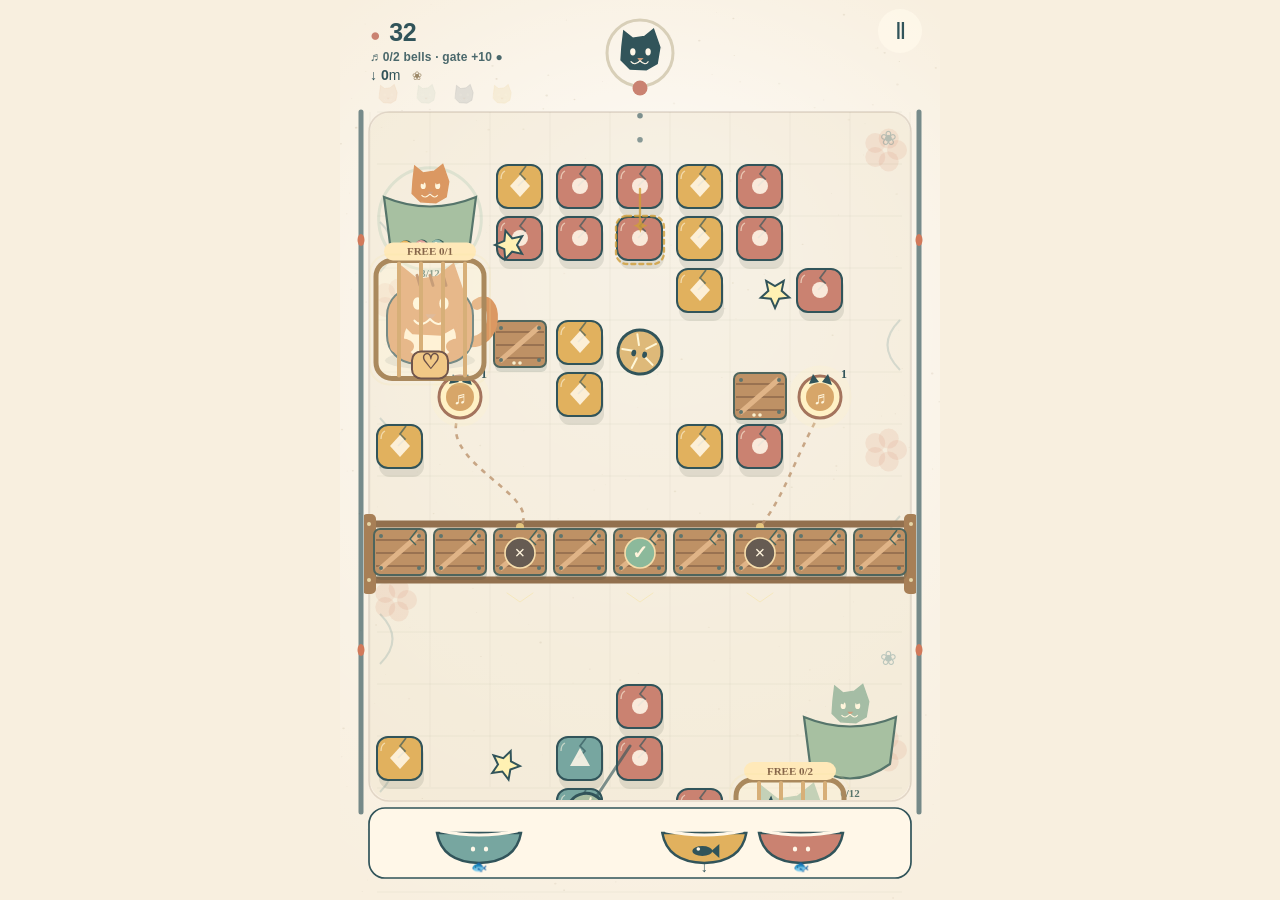
==== index.html @ e726babb "initial commit" ====
<!doctype html>
<html lang="en">
<head>
  <meta charset="utf-8" />
  <meta name="viewport" content="width=device-width, initial-scale=1, viewport-fit=cover" />
  <meta name="theme-color" content="#f8efdf" />
  <meta name="description" content="Purrchinko is a cozy, endless cat-themed pachinko puzzle. Launch marbles, combine blocks, ring bells, and wander through a playful mechanical maze with mischievous cats." />
  <meta property="og:title" content="Purrchinko" />
  <meta property="og:description" content="A cozy, endless cat-themed pachinko puzzle full of bouncing marbles, clever blocks, and mischievous cats." />
  <link rel="icon" type="image/svg+xml" href="favicon.svg" />
  <title>Purrchinko</title>
  <link rel="stylesheet" href="styles.css?v=4" />
</head>
<body>
  <main class="game-frame" id="frame" aria-label="Purrchinko game">
    <canvas id="game" width="600" height="900" tabindex="0" aria-label="Aim and release a marble. Match and move blocks, ring brass bells, free cats, and travel downward."></canvas>
    <div class="board-hud" aria-label="Marbles, depth, and the current switch objective">
      <span class="marbles"><span aria-hidden="true">●</span> <b id="ballCount">32</b></span>
      <span class="goal-line" id="goalText" aria-live="polite">♬ 0/2 bells · gate +10 ●</span>
      <span class="depth">↓ <b id="depthCount">0</b>m <span class="gate-tally" id="zoneSymbol" aria-label="Jelly Orchard">❀</span></span>
    </div>
    <div class="board-controls">
      <button type="button" class="icon-btn" id="pauseBtn" aria-label="Pause game">Ⅱ</button>
    </div>
    <div class="pause-controls" id="pauseControls" hidden>
      <button type="button" class="audio-toggle" id="effectsBtn" aria-label="Game effects on" aria-pressed="true"><span>Effects</span><b id="effectsState">ON</b></button>
      <button type="button" class="audio-toggle" id="musicBtn" aria-label="Music off" aria-pressed="false"><span>Music</span><b id="musicState">OFF</b></button>
      <button type="button" class="soft-btn" id="restartBtn" aria-label="Start again">↺</button>
    </div>
    <div class="game-metadata" hidden aria-hidden="true">
      <span id="scoreCount">0</span><span id="chapterLabel"></span><span id="eraLabel"></span><span id="comboCount"></span>
      <div id="progressFill"></div><span id="progressText"></span><div id="discoveries"></div>
    </div>
  </main>
  <script src="game.js?v=4"></script>
</body>
</html>
---- styles.css ----
:root{color-scheme:light;--ink:#31545a;--paper:#fff7e8;--cream:#f8efdf}
*{box-sizing:border-box}
html,body{margin:0;width:100%;height:100%;overflow:hidden;background:var(--cream);color:var(--ink);font-family:'Trebuchet MS',Avenir,'Segoe UI',sans-serif;overscroll-behavior:none}
body{display:grid;place-items:center;padding:env(safe-area-inset-top) env(safe-area-inset-right) env(safe-area-inset-bottom) env(safe-area-inset-left)}
button{font:inherit;cursor:pointer;-webkit-tap-highlight-color:transparent;touch-action:manipulation}
button:focus-visible,canvas:focus-visible{outline:3px solid #b96c53;outline-offset:-3px}
[hidden]{display:none!important}
.game-frame{position:relative;width:min(100vw,66.6667vh,600px);width:min(100%,calc((100dvh - env(safe-area-inset-top) - env(safe-area-inset-bottom))*2/3),600px);aspect-ratio:2/3;overflow:hidden;isolation:isolate;touch-action:none}
canvas{display:block;width:100%;height:100%;touch-action:none;cursor:crosshair}
.board-hud{position:absolute;left:5%;top:2%;display:flex;flex-direction:column;gap:5px;pointer-events:none;font-variant-numeric:tabular-nums}
.marbles{font-size:clamp(17px,4vw,25px);font-weight:bold;letter-spacing:-.6px}.marbles>span{font-size:.7em;color:#ca8271;margin-right:3px}.score{font-size:clamp(10px,2.4vw,13px);color:#6e8079}.score b{font-weight:normal}
.board-controls{position:absolute;right:3%;top:1%;display:flex;gap:3px;z-index:6}
.icon-btn{border:0;border-radius:50%;width:44px;height:44px;display:grid;place-items:center;background:#fff9ebc9;color:#31545a;font-size:23px}
.icon-btn span{display:none}.icon-btn:hover,.soft-btn:hover{background:#e8ddc7}
.pause-controls{position:absolute;top:calc(1% + 48px);right:3%;display:flex;flex-direction:column;gap:6px;z-index:4}
.soft-btn{border:1px solid #d7c9b7;border-radius:50%;width:52px;height:52px;background:var(--paper);color:var(--ink);font-size:28px}
@media(prefers-reduced-motion:reduce){*{transition:none!important}}

.depth{font-size:clamp(11px,2.5vw,14px);font-variant-numeric:tabular-nums;color:#52766c}.depth b{font-weight:700}.gate-tally{display:inline-block;margin-left:8px;color:#9c8867;font-size:.85em}.end-checkpoints{font-size:16px;color:#7a897b;margin:-10px 0 24px}


.goal-line{font-size:clamp(9px,2.3vw,12px);font-weight:700;color:#9e714e;letter-spacing:.015em;white-space:nowrap;max-width:250px;text-shadow:0 1px 1px #fff7e9}.board-hud{gap:3px;z-index:3}

.board-hud{color:var(--hud-ink,#31545a)}.board-hud .marbles,.board-hud .depth,.board-hud .goal-line{color:inherit}.board-hud .goal-line{opacity:.87;text-shadow:none}
.marbles.boosting{color:#a96e2c!important;text-shadow:0 0 12px #f4d27e}.marbles.boosting>span{color:#edbd58}
.pause-controls{align-items:flex-end}
.audio-toggle{width:104px;height:38px;padding:0 11px;border:1px solid #d7c9b7;border-radius:20px;display:flex;align-items:center;justify-content:space-between;background:#fff9ebdc;color:#31545a;font-size:12px;font-weight:700;letter-spacing:.025em;box-shadow:0 2px 8px #5d4b3020}
.audio-toggle b{font-size:10px;letter-spacing:.07em;color:#9a8060}
.audio-toggle[aria-pressed="true"] b{color:#42796d}
.audio-toggle:hover{background:#e8ddc7}
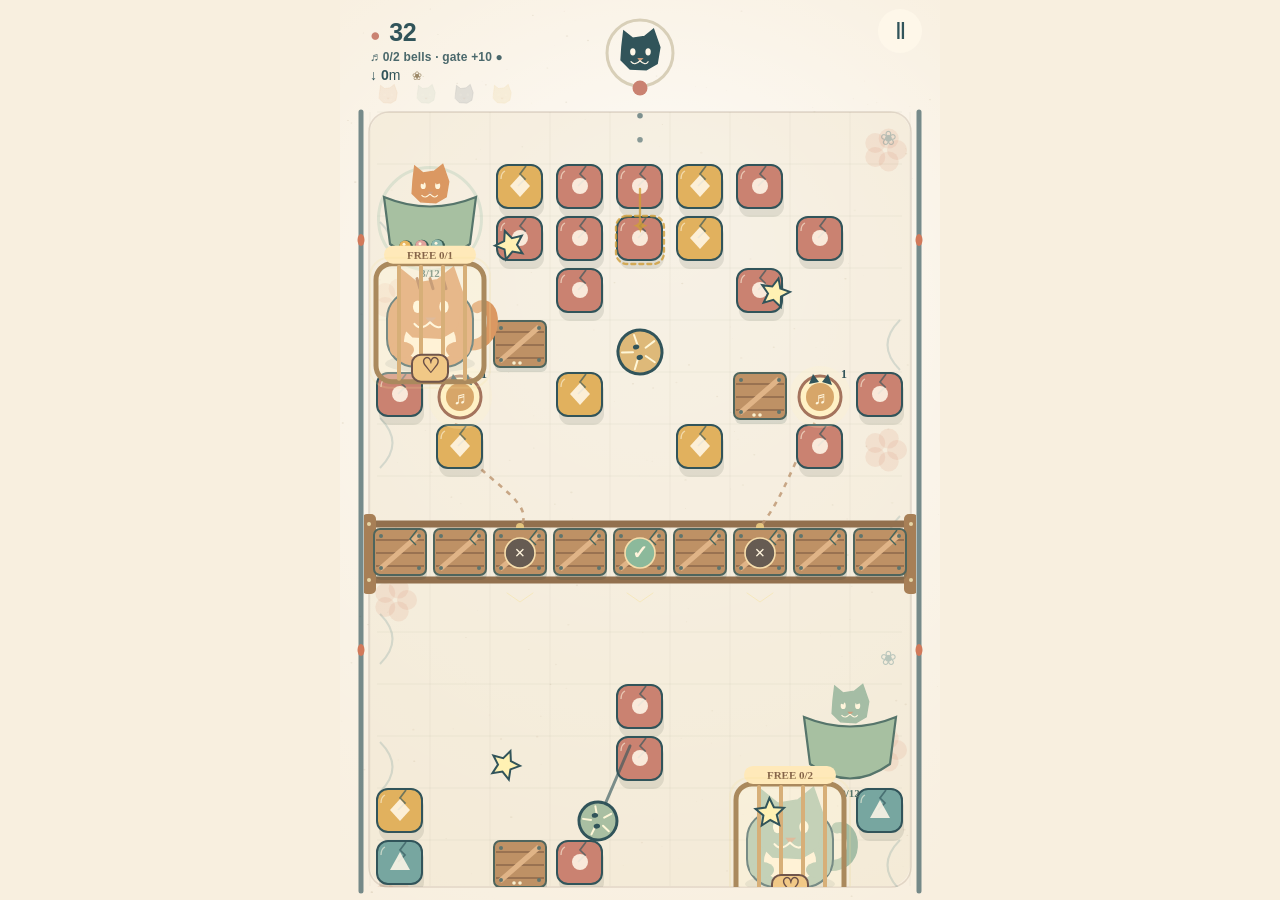
==== commit 99608dd3: "gate sounds" ====
--- a/index.html
+++ b/index.html
@@ -9,7 +9,7 @@
   <meta property="og:description" content="A cozy, endless cat-themed pachinko puzzle full of bouncing marbles, clever blocks, and mischievous cats." />
   <link rel="icon" type="image/svg+xml" href="favicon.svg" />
   <title>Purrchinko</title>
-  <link rel="stylesheet" href="styles.css?v=4" />
+  <link rel="stylesheet" href="styles.css?v=7" />
 </head>
 <body>
   <main class="game-frame" id="frame" aria-label="Purrchinko game">
@@ -27,11 +27,20 @@
       <button type="button" class="audio-toggle" id="musicBtn" aria-label="Music off" aria-pressed="false"><span>Music</span><b id="musicState">OFF</b></button>
       <button type="button" class="soft-btn" id="restartBtn" aria-label="Start again">↺</button>
     </div>
+    <section class="game-over" id="gameOver" role="dialog" aria-modal="true" aria-labelledby="gameOverTitle" hidden>
+      <div class="game-over-card">
+        <span class="game-over-cat" aria-hidden="true">🐈</span>
+        <p class="game-over-kicker">RUN ENDED</p>
+        <h1 id="gameOverTitle">Out of marbles</h1>
+        <p class="game-over-distance"><b id="finalDistance">0</b><span>meters travelled</span></p>
+        <button type="button" class="play-again-btn" id="playAgainBtn">Play again <span aria-hidden="true">↻</span></button>
+      </div>
+    </section>
     <div class="game-metadata" hidden aria-hidden="true">
       <span id="scoreCount">0</span><span id="chapterLabel"></span><span id="eraLabel"></span><span id="comboCount"></span>
       <div id="progressFill"></div><span id="progressText"></span><div id="discoveries"></div>
     </div>
   </main>
-  <script src="game.js?v=4"></script>
+  <script src="game.js?v=9"></script>
 </body>
 </html>
--- a/styles.css
+++ b/styles.css
@@ -5,7 +5,8 @@
 button{font:inherit;cursor:pointer;-webkit-tap-highlight-color:transparent;touch-action:manipulation}
 button:focus-visible,canvas:focus-visible{outline:3px solid #b96c53;outline-offset:-3px}
 [hidden]{display:none!important}
-.game-frame{position:relative;width:min(100vw,66.6667vh,600px);width:min(100%,calc((100dvh - env(safe-area-inset-top) - env(safe-area-inset-bottom))*2/3),600px);aspect-ratio:2/3;overflow:hidden;isolation:isolate;touch-action:none}
+.game-frame{position:relative;width:min(100vw,66.6667vh,600px);height:min(900px,100vh);max-height:calc(100vh - env(safe-area-inset-top) - env(safe-area-inset-bottom));overflow:hidden;isolation:isolate;touch-action:none}
+@supports(height:100dvh){.game-frame{width:min(100%,600px,calc((100dvh - env(safe-area-inset-top) - env(safe-area-inset-bottom))*2/3));height:min(900px,100dvh);max-height:calc(100dvh - env(safe-area-inset-top) - env(safe-area-inset-bottom))}}
 canvas{display:block;width:100%;height:100%;touch-action:none;cursor:crosshair}
 .board-hud{position:absolute;left:5%;top:2%;display:flex;flex-direction:column;gap:5px;pointer-events:none;font-variant-numeric:tabular-nums}
 .marbles{font-size:clamp(17px,4vw,25px);font-weight:bold;letter-spacing:-.6px}.marbles>span{font-size:.7em;color:#ca8271;margin-right:3px}.score{font-size:clamp(10px,2.4vw,13px);color:#6e8079}.score b{font-weight:normal}
@@ -29,3 +30,17 @@
 .audio-toggle[aria-pressed="true"] b{color:#42796d}
 .audio-toggle:hover{background:#e8ddc7}
 
+.game-frame.is-ended .board-controls{visibility:hidden}
+.game-over{position:absolute;inset:0;z-index:10;display:grid;place-items:center;padding:20px;background:#213b3bc2;backdrop-filter:blur(5px);-webkit-backdrop-filter:blur(5px);color:var(--hud-ink,#31545a)}
+.game-over-card{width:min(100%,390px);padding:clamp(24px,6vw,38px) 22px 24px;border:2px solid #f4e5c5;border-radius:28px;background:linear-gradient(155deg,#fffaf0f5,#f3e8d5f5);box-shadow:0 18px 55px #14282455;text-align:center;animation:game-over-pop .34s cubic-bezier(.2,.85,.25,1.15) both}
+.game-over-cat{display:grid;place-items:center;width:56px;height:56px;margin:0 auto 10px;border-radius:50%;background:#f1ddb0;font-size:29px}
+.game-over-kicker{margin:0 0 7px;color:#a77d52;font-size:11px;font-weight:800;letter-spacing:.19em}
+.game-over-card h1{margin:0;color:var(--hud-ink,#31545a);font-family:Georgia,serif;font-size:clamp(28px,7vw,38px);line-height:1.05}
+.game-over-distance{display:flex;flex-direction:column;gap:3px;margin:17px 0 23px;color:#6b8178;font-size:12px;letter-spacing:.07em;text-transform:uppercase}
+.game-over-distance b{color:#b27c4d;font-family:Georgia,serif;font-size:clamp(34px,9vw,48px);letter-spacing:-.04em;line-height:1}
+.play-again-btn{width:100%;min-height:54px;padding:0 20px;border:0;border-radius:18px;background:#417b70;color:#fff8e9;font-size:16px;font-weight:800;box-shadow:0 4px 0 #2e5e56;display:flex;align-items:center;justify-content:center;gap:9px}
+.play-again-btn span{font-size:23px;line-height:1}
+.play-again-btn:active{transform:translateY(2px);box-shadow:0 2px 0 #2e5e56}
+@keyframes game-over-pop{from{opacity:0;transform:translateY(14px) scale(.94)}to{opacity:1;transform:translateY(0) scale(1)}}
+@media(prefers-reduced-motion:reduce){.game-over-card{animation:none}}
+
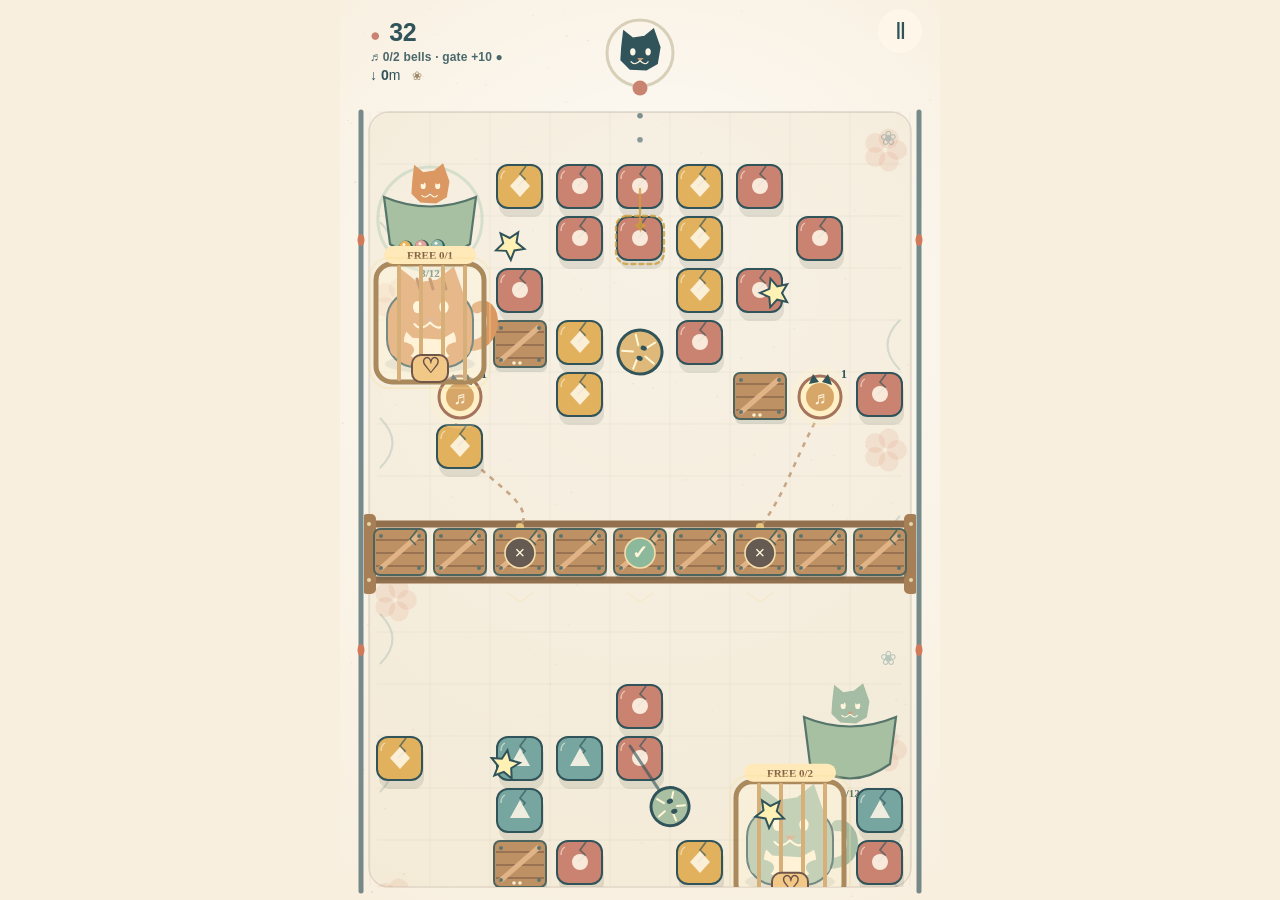
==== commit a9e06491: "improvements" ====
--- a/index.html
+++ b/index.html
@@ -9,7 +9,7 @@
   <meta property="og:description" content="A cozy, endless cat-themed pachinko puzzle full of bouncing marbles, clever blocks, and mischievous cats." />
   <link rel="icon" type="image/svg+xml" href="favicon.svg" />
   <title>Purrchinko</title>
-  <link rel="stylesheet" href="styles.css?v=7" />
+  <link rel="stylesheet" href="styles.css?v=8" />
 </head>
 <body>
   <main class="game-frame" id="frame" aria-label="Purrchinko game">
@@ -36,11 +36,7 @@
         <button type="button" class="play-again-btn" id="playAgainBtn">Play again <span aria-hidden="true">↻</span></button>
       </div>
     </section>
-    <div class="game-metadata" hidden aria-hidden="true">
-      <span id="scoreCount">0</span><span id="chapterLabel"></span><span id="eraLabel"></span><span id="comboCount"></span>
-      <div id="progressFill"></div><span id="progressText"></span><div id="discoveries"></div>
-    </div>
   </main>
-  <script src="game.js?v=9"></script>
+  <script src="game.js?v=11"></script>
 </body>
 </html>
--- a/styles.css
+++ b/styles.css
@@ -8,23 +8,20 @@
 .game-frame{position:relative;width:min(100vw,66.6667vh,600px);height:min(900px,100vh);max-height:calc(100vh - env(safe-area-inset-top) - env(safe-area-inset-bottom));overflow:hidden;isolation:isolate;touch-action:none}
 @supports(height:100dvh){.game-frame{width:min(100%,600px,calc((100dvh - env(safe-area-inset-top) - env(safe-area-inset-bottom))*2/3));height:min(900px,100dvh);max-height:calc(100dvh - env(safe-area-inset-top) - env(safe-area-inset-bottom))}}
 canvas{display:block;width:100%;height:100%;touch-action:none;cursor:crosshair}
-.board-hud{position:absolute;left:5%;top:2%;display:flex;flex-direction:column;gap:5px;pointer-events:none;font-variant-numeric:tabular-nums}
-.marbles{font-size:clamp(17px,4vw,25px);font-weight:bold;letter-spacing:-.6px}.marbles>span{font-size:.7em;color:#ca8271;margin-right:3px}.score{font-size:clamp(10px,2.4vw,13px);color:#6e8079}.score b{font-weight:normal}
+.board-hud{position:absolute;left:5%;top:2%;display:flex;flex-direction:column;gap:3px;z-index:3;pointer-events:none;font-variant-numeric:tabular-nums;color:var(--hud-ink,#31545a)}
+.marbles{font-size:clamp(17px,4vw,25px);font-weight:bold;letter-spacing:-.6px}.marbles>span{font-size:.7em;color:#ca8271;margin-right:3px}
 .board-controls{position:absolute;right:3%;top:1%;display:flex;gap:3px;z-index:6}
 .icon-btn{border:0;border-radius:50%;width:44px;height:44px;display:grid;place-items:center;background:#fff9ebc9;color:#31545a;font-size:23px}
-.icon-btn span{display:none}.icon-btn:hover,.soft-btn:hover{background:#e8ddc7}
-.pause-controls{position:absolute;top:calc(1% + 48px);right:3%;display:flex;flex-direction:column;gap:6px;z-index:4}
+.icon-btn:hover,.soft-btn:hover{background:#e8ddc7}
+.pause-controls{position:absolute;top:calc(1% + 48px);right:3%;display:flex;flex-direction:column;gap:6px;z-index:4;align-items:flex-end}
 .soft-btn{border:1px solid #d7c9b7;border-radius:50%;width:52px;height:52px;background:var(--paper);color:var(--ink);font-size:28px}
-@media(prefers-reduced-motion:reduce){*{transition:none!important}}
 
-.depth{font-size:clamp(11px,2.5vw,14px);font-variant-numeric:tabular-nums;color:#52766c}.depth b{font-weight:700}.gate-tally{display:inline-block;margin-left:8px;color:#9c8867;font-size:.85em}.end-checkpoints{font-size:16px;color:#7a897b;margin:-10px 0 24px}
+.depth{font-size:clamp(11px,2.5vw,14px);color:inherit}.depth b{font-weight:700}.gate-tally{display:inline-block;margin-left:8px;color:#9c8867;font-size:.85em}
 
+.goal-line{font-size:clamp(9px,2.3vw,12px);font-weight:700;color:inherit;opacity:.87;letter-spacing:.015em;white-space:nowrap;max-width:250px}
 
-.goal-line{font-size:clamp(9px,2.3vw,12px);font-weight:700;color:#9e714e;letter-spacing:.015em;white-space:nowrap;max-width:250px;text-shadow:0 1px 1px #fff7e9}.board-hud{gap:3px;z-index:3}
+.marbles.boosting{color:#a96e2c!important;text-shadow:0 0 12px #f4d27e}.marbles.boosting>span{color:#edbd58}
 
-.board-hud{color:var(--hud-ink,#31545a)}.board-hud .marbles,.board-hud .depth,.board-hud .goal-line{color:inherit}.board-hud .goal-line{opacity:.87;text-shadow:none}
-.marbles.boosting{color:#a96e2c!important;text-shadow:0 0 12px #f4d27e}.marbles.boosting>span{color:#edbd58}
-.pause-controls{align-items:flex-end}
 .audio-toggle{width:104px;height:38px;padding:0 11px;border:1px solid #d7c9b7;border-radius:20px;display:flex;align-items:center;justify-content:space-between;background:#fff9ebdc;color:#31545a;font-size:12px;font-weight:700;letter-spacing:.025em;box-shadow:0 2px 8px #5d4b3020}
 .audio-toggle b{font-size:10px;letter-spacing:.07em;color:#9a8060}
 .audio-toggle[aria-pressed="true"] b{color:#42796d}
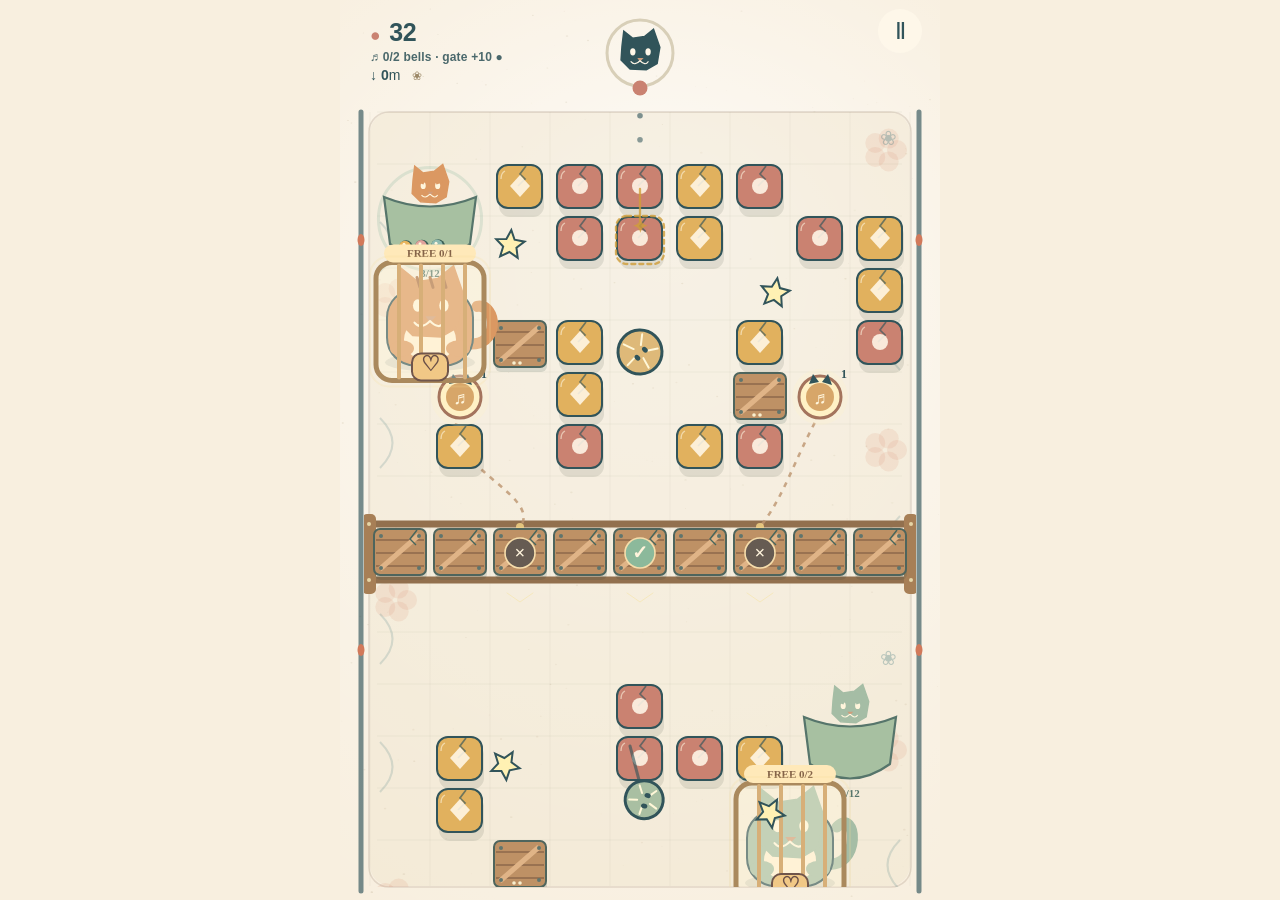
==== commit be2d2eb7: "max" ====
--- a/index.html
+++ b/index.html
@@ -9,7 +9,7 @@
   <meta property="og:description" content="A cozy, endless cat-themed pachinko puzzle full of bouncing marbles, clever blocks, and mischievous cats." />
   <link rel="icon" type="image/svg+xml" href="favicon.svg" />
   <title>Purrchinko</title>
-  <link rel="stylesheet" href="styles.css?v=8" />
+  <link rel="stylesheet" href="styles.css?v=10" />
 </head>
 <body>
   <main class="game-frame" id="frame" aria-label="Purrchinko game">
@@ -17,7 +17,7 @@
     <div class="board-hud" aria-label="Marbles, depth, and the current switch objective">
       <span class="marbles"><span aria-hidden="true">●</span> <b id="ballCount">32</b></span>
       <span class="goal-line" id="goalText" aria-live="polite">♬ 0/2 bells · gate +10 ●</span>
-      <span class="depth">↓ <b id="depthCount">0</b>m <span class="gate-tally" id="zoneSymbol" aria-label="Jelly Orchard">❀</span></span>
+      <span class="depth" id="distanceReadout">↓ <b id="depthCount">0</b>m <span class="gate-tally" id="zoneSymbol" aria-label="Jelly Orchard">❀</span> <span class="distance-record-badge" id="distanceRecordBadge" role="status" hidden>NEW BEST</span></span>
     </div>
     <div class="board-controls">
       <button type="button" class="icon-btn" id="pauseBtn" aria-label="Pause game">Ⅱ</button>
@@ -33,10 +33,11 @@
         <p class="game-over-kicker">RUN ENDED</p>
         <h1 id="gameOverTitle">Out of marbles</h1>
         <p class="game-over-distance"><b id="finalDistance">0</b><span>meters travelled</span></p>
+        <p class="game-over-record" id="finalRecord">BEST DISTANCE · 0m</p>
         <button type="button" class="play-again-btn" id="playAgainBtn">Play again <span aria-hidden="true">↻</span></button>
       </div>
     </section>
   </main>
-  <script src="game.js?v=11"></script>
+  <script src="game.js?v=13"></script>
 </body>
 </html>
--- a/styles.css
+++ b/styles.css
@@ -1,5 +1,5 @@
 :root{color-scheme:light;--ink:#31545a;--paper:#fff7e8;--cream:#f8efdf}
-*{box-sizing:border-box}
+*{box-sizing:border-box;-webkit-user-select:none;user-select:none;-webkit-tap-highlight-color:transparent;-webkit-touch-callout:none}
 html,body{margin:0;width:100%;height:100%;overflow:hidden;background:var(--cream);color:var(--ink);font-family:'Trebuchet MS',Avenir,'Segoe UI',sans-serif;overscroll-behavior:none}
 body{display:grid;place-items:center;padding:env(safe-area-inset-top) env(safe-area-inset-right) env(safe-area-inset-bottom) env(safe-area-inset-left)}
 button{font:inherit;cursor:pointer;-webkit-tap-highlight-color:transparent;touch-action:manipulation}
@@ -18,6 +18,9 @@
 
 .depth{font-size:clamp(11px,2.5vw,14px);color:inherit}.depth b{font-weight:700}.gate-tally{display:inline-block;margin-left:8px;color:#9c8867;font-size:.85em}
 
+.depth.is-record{width:fit-content;margin-left:-5px;padding:2px 5px;border-radius:6px;background:#f7df9d;color:#78551e}
+.distance-record-badge{display:inline-block;margin-left:5px;padding:2px 5px;border-radius:5px;background:#f7df9d;color:#78551e;font-size:8px;font-weight:800;letter-spacing:.025em;vertical-align:middle}
+
 .goal-line{font-size:clamp(9px,2.3vw,12px);font-weight:700;color:inherit;opacity:.87;letter-spacing:.015em;white-space:nowrap;max-width:250px}
 
 .marbles.boosting{color:#a96e2c!important;text-shadow:0 0 12px #f4d27e}.marbles.boosting>span{color:#edbd58}
@@ -35,6 +38,8 @@
 .game-over-card h1{margin:0;color:var(--hud-ink,#31545a);font-family:Georgia,serif;font-size:clamp(28px,7vw,38px);line-height:1.05}
 .game-over-distance{display:flex;flex-direction:column;gap:3px;margin:17px 0 23px;color:#6b8178;font-size:12px;letter-spacing:.07em;text-transform:uppercase}
 .game-over-distance b{color:#b27c4d;font-family:Georgia,serif;font-size:clamp(34px,9vw,48px);letter-spacing:-.04em;line-height:1}
+.game-over-record{margin:-7px 0 20px;color:#6b8178;font-size:11px;font-weight:800;letter-spacing:.07em}
+.game-over-record.is-record{width:fit-content;margin:-7px auto 20px;padding:8px 12px;border-radius:9px;background:#f7df9d;color:#78551e}
 .play-again-btn{width:100%;min-height:54px;padding:0 20px;border:0;border-radius:18px;background:#417b70;color:#fff8e9;font-size:16px;font-weight:800;box-shadow:0 4px 0 #2e5e56;display:flex;align-items:center;justify-content:center;gap:9px}
 .play-again-btn span{font-size:23px;line-height:1}
 .play-again-btn:active{transform:translateY(2px);box-shadow:0 2px 0 #2e5e56}
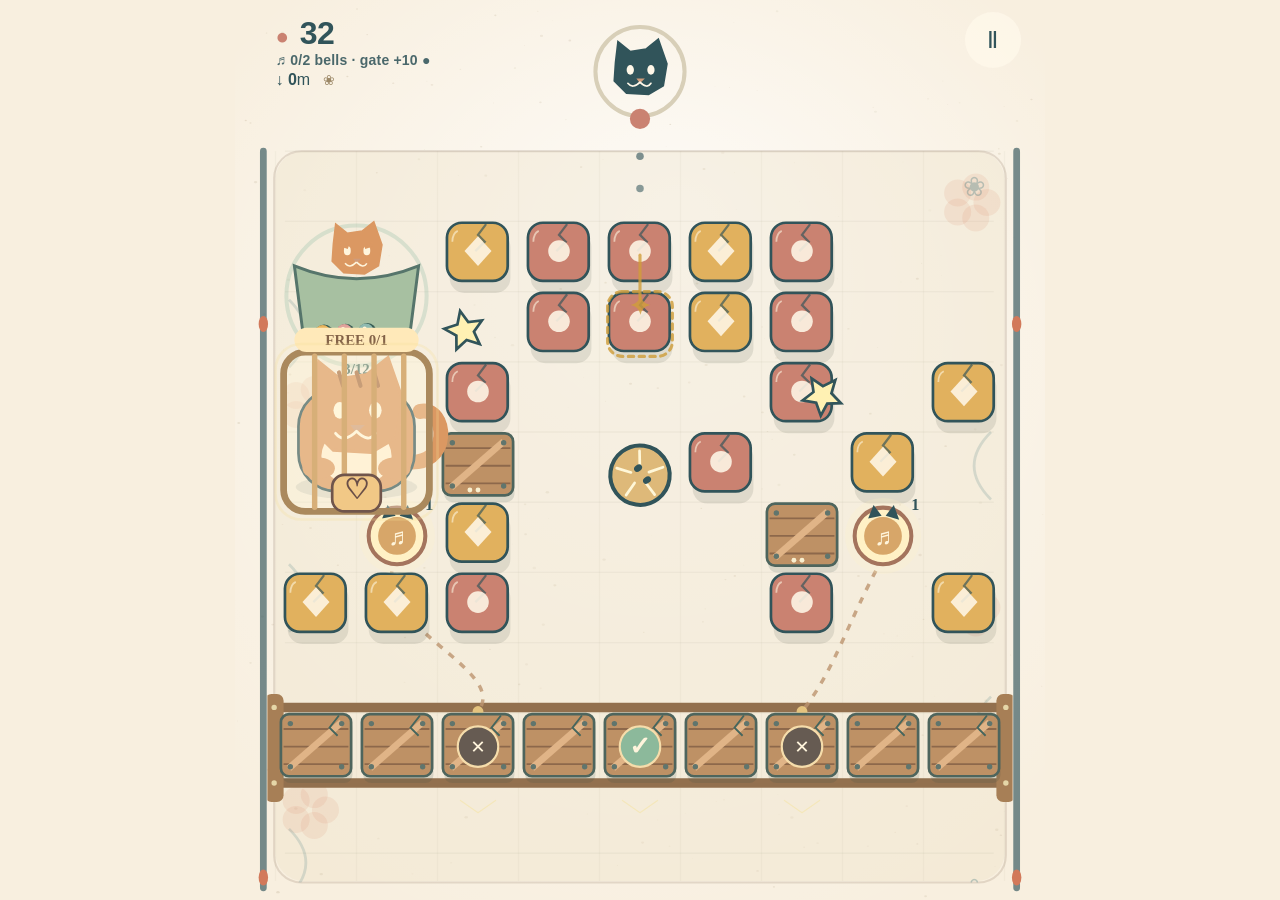
==== commit c4760097: "a few fixes" ====
--- a/index.html
+++ b/index.html
@@ -9,7 +9,7 @@
   <meta property="og:description" content="A cozy, endless cat-themed pachinko puzzle full of bouncing marbles, clever blocks, and mischievous cats." />
   <link rel="icon" type="image/svg+xml" href="favicon.svg" />
   <title>Purrchinko</title>
-  <link rel="stylesheet" href="styles.css?v=10" />
+  <link rel="stylesheet" href="styles.css?v=11" />
 </head>
 <body>
   <main class="game-frame" id="frame" aria-label="Purrchinko game">
@@ -38,6 +38,6 @@
       </div>
     </section>
   </main>
-  <script src="game.js?v=13"></script>
+  <script src="game.js?v=14"></script>
 </body>
 </html>
--- a/styles.css
+++ b/styles.css
@@ -1,43 +1,44 @@
-:root{color-scheme:light;--ink:#31545a;--paper:#fff7e8;--cream:#f8efdf}
+:root{color-scheme:light;--ink:#31545a;--paper:#fff7e8;--cream:#f8efdf;--viewport-height:100vh;--safe-top:env(safe-area-inset-top,0px);--safe-right:env(safe-area-inset-right,0px);--safe-bottom:env(safe-area-inset-bottom,0px);--safe-left:env(safe-area-inset-left,0px);--play-height:calc(var(--viewport-height) - var(--safe-top) - var(--safe-bottom))}
+@supports(height:100dvh){:root{--viewport-height:100dvh}}
 *{box-sizing:border-box;-webkit-user-select:none;user-select:none;-webkit-tap-highlight-color:transparent;-webkit-touch-callout:none}
 html,body{margin:0;width:100%;height:100%;overflow:hidden;background:var(--cream);color:var(--ink);font-family:'Trebuchet MS',Avenir,'Segoe UI',sans-serif;overscroll-behavior:none}
-body{display:grid;place-items:center;padding:env(safe-area-inset-top) env(safe-area-inset-right) env(safe-area-inset-bottom) env(safe-area-inset-left)}
+body{display:grid;place-items:center;padding:var(--safe-top) var(--safe-right) var(--safe-bottom) var(--safe-left)}
 button{font:inherit;cursor:pointer;-webkit-tap-highlight-color:transparent;touch-action:manipulation}
 button:focus-visible,canvas:focus-visible{outline:3px solid #b96c53;outline-offset:-3px}
 [hidden]{display:none!important}
-.game-frame{position:relative;width:min(100vw,66.6667vh,600px);height:min(900px,100vh);max-height:calc(100vh - env(safe-area-inset-top) - env(safe-area-inset-bottom));overflow:hidden;isolation:isolate;touch-action:none}
-@supports(height:100dvh){.game-frame{width:min(100%,600px,calc((100dvh - env(safe-area-inset-top) - env(safe-area-inset-bottom))*2/3));height:min(900px,100dvh);max-height:calc(100dvh - env(safe-area-inset-top) - env(safe-area-inset-bottom))}}
+.game-frame{--control-size:48px;--control-size:clamp(48px,7cqw,56px);position:relative;width:min(100%,900px,calc(var(--play-height)*.9));height:var(--play-height);overflow:hidden;isolation:isolate;touch-action:none;container-type:inline-size}
+
 canvas{display:block;width:100%;height:100%;touch-action:none;cursor:crosshair}
-.board-hud{position:absolute;left:5%;top:2%;display:flex;flex-direction:column;gap:3px;z-index:3;pointer-events:none;font-variant-numeric:tabular-nums;color:var(--hud-ink,#31545a)}
-.marbles{font-size:clamp(17px,4vw,25px);font-weight:bold;letter-spacing:-.6px}.marbles>span{font-size:.7em;color:#ca8271;margin-right:3px}
-.board-controls{position:absolute;right:3%;top:1%;display:flex;gap:3px;z-index:6}
-.icon-btn{border:0;border-radius:50%;width:44px;height:44px;display:grid;place-items:center;background:#fff9ebc9;color:#31545a;font-size:23px}
+.board-hud{position:absolute;left:5%;top:8px;top:clamp(8px,2cqw,18px);display:flex;flex-direction:column;gap:2px;line-height:1.1;z-index:3;pointer-events:none;font-variant-numeric:tabular-nums;color:var(--hud-ink,#31545a)}
+.marbles{font-size:17px;font-size:clamp(17px,4.2cqw,32px);font-weight:bold;letter-spacing:-.6px}.marbles>span{font-size:.7em;color:#ca8271;margin-right:3px}
+.board-controls{position:absolute;right:3%;top:8px;top:clamp(8px,1.5cqw,14px);display:flex;gap:3px;z-index:6}
+.icon-btn{border:0;border-radius:50%;width:var(--control-size);height:var(--control-size);display:grid;place-items:center;background:#fff9ebc9;color:#31545a;font-size:23px}
 .icon-btn:hover,.soft-btn:hover{background:#e8ddc7}
-.pause-controls{position:absolute;top:calc(1% + 48px);right:3%;display:flex;flex-direction:column;gap:6px;z-index:4;align-items:flex-end}
+.pause-controls{position:absolute;top:calc(clamp(8px,1.5cqw,14px) + var(--control-size) + 8px);right:3%;display:flex;flex-direction:column;gap:8px;z-index:4;align-items:flex-end}
 .soft-btn{border:1px solid #d7c9b7;border-radius:50%;width:52px;height:52px;background:var(--paper);color:var(--ink);font-size:28px}
 
-.depth{font-size:clamp(11px,2.5vw,14px);color:inherit}.depth b{font-weight:700}.gate-tally{display:inline-block;margin-left:8px;color:#9c8867;font-size:.85em}
+.depth{font-size:11px;font-size:clamp(11px,2.3cqw,16px);color:inherit}.depth b{font-weight:700}.gate-tally{display:inline-block;margin-left:8px;color:#9c8867;font-size:.85em}
 
 .depth.is-record{width:fit-content;margin-left:-5px;padding:2px 5px;border-radius:6px;background:#f7df9d;color:#78551e}
 .distance-record-badge{display:inline-block;margin-left:5px;padding:2px 5px;border-radius:5px;background:#f7df9d;color:#78551e;font-size:8px;font-weight:800;letter-spacing:.025em;vertical-align:middle}
 
-.goal-line{font-size:clamp(9px,2.3vw,12px);font-weight:700;color:inherit;opacity:.87;letter-spacing:.015em;white-space:nowrap;max-width:250px}
+.goal-line{font-size:9px;font-size:clamp(9px,2cqw,14px);font-weight:700;color:inherit;opacity:.87;letter-spacing:.015em;white-space:nowrap;max-width:250px}
 
 .marbles.boosting{color:#a96e2c!important;text-shadow:0 0 12px #f4d27e}.marbles.boosting>span{color:#edbd58}
 
-.audio-toggle{width:104px;height:38px;padding:0 11px;border:1px solid #d7c9b7;border-radius:20px;display:flex;align-items:center;justify-content:space-between;background:#fff9ebdc;color:#31545a;font-size:12px;font-weight:700;letter-spacing:.025em;box-shadow:0 2px 8px #5d4b3020}
+.audio-toggle{width:120px;min-height:44px;padding:0 11px;border:1px solid #d7c9b7;border-radius:20px;display:flex;align-items:center;justify-content:space-between;background:#fff9ebdc;color:#31545a;font-size:12px;font-weight:700;letter-spacing:.025em;box-shadow:0 2px 8px #5d4b3020}
 .audio-toggle b{font-size:10px;letter-spacing:.07em;color:#9a8060}
 .audio-toggle[aria-pressed="true"] b{color:#42796d}
 .audio-toggle:hover{background:#e8ddc7}
 
 .game-frame.is-ended .board-controls{visibility:hidden}
 .game-over{position:absolute;inset:0;z-index:10;display:grid;place-items:center;padding:20px;background:#213b3bc2;backdrop-filter:blur(5px);-webkit-backdrop-filter:blur(5px);color:var(--hud-ink,#31545a)}
-.game-over-card{width:min(100%,390px);padding:clamp(24px,6vw,38px) 22px 24px;border:2px solid #f4e5c5;border-radius:28px;background:linear-gradient(155deg,#fffaf0f5,#f3e8d5f5);box-shadow:0 18px 55px #14282455;text-align:center;animation:game-over-pop .34s cubic-bezier(.2,.85,.25,1.15) both}
+.game-over-card{width:min(100%,390px);padding:clamp(20px,5cqw,38px) 22px 24px;border:2px solid #f4e5c5;border-radius:28px;background:linear-gradient(155deg,#fffaf0f5,#f3e8d5f5);box-shadow:0 18px 55px #14282455;text-align:center;animation:game-over-pop .34s cubic-bezier(.2,.85,.25,1.15) both}
 .game-over-cat{display:grid;place-items:center;width:56px;height:56px;margin:0 auto 10px;border-radius:50%;background:#f1ddb0;font-size:29px}
 .game-over-kicker{margin:0 0 7px;color:#a77d52;font-size:11px;font-weight:800;letter-spacing:.19em}
-.game-over-card h1{margin:0;color:var(--hud-ink,#31545a);font-family:Georgia,serif;font-size:clamp(28px,7vw,38px);line-height:1.05}
+.game-over-card h1{margin:0;color:var(--hud-ink,#31545a);font-family:Georgia,serif;font-size:clamp(28px,5cqw,38px);line-height:1.05}
 .game-over-distance{display:flex;flex-direction:column;gap:3px;margin:17px 0 23px;color:#6b8178;font-size:12px;letter-spacing:.07em;text-transform:uppercase}
-.game-over-distance b{color:#b27c4d;font-family:Georgia,serif;font-size:clamp(34px,9vw,48px);letter-spacing:-.04em;line-height:1}
+.game-over-distance b{color:#b27c4d;font-family:Georgia,serif;font-size:clamp(34px,7cqw,48px);letter-spacing:-.04em;line-height:1}
 .game-over-record{margin:-7px 0 20px;color:#6b8178;font-size:11px;font-weight:800;letter-spacing:.07em}
 .game-over-record.is-record{width:fit-content;margin:-7px auto 20px;padding:8px 12px;border-radius:9px;background:#f7df9d;color:#78551e}
 .play-again-btn{width:100%;min-height:54px;padding:0 20px;border:0;border-radius:18px;background:#417b70;color:#fff8e9;font-size:16px;font-weight:800;box-shadow:0 4px 0 #2e5e56;display:flex;align-items:center;justify-content:center;gap:9px}
@@ -46,3 +47,24 @@
 @keyframes game-over-pop{from{opacity:0;transform:translateY(14px) scale(.94)}to{opacity:1;transform:translateY(0) scale(1)}}
 @media(prefers-reduced-motion:reduce){.game-over-card{animation:none}}
 
+@media(max-height:500px){
+ .game-frame{--control-size:44px}
+ .board-hud{top:6px;gap:1px}
+ .marbles{font-size:17px;line-height:1}
+ .goal-line{font-size:9px;line-height:1.15}
+ .depth{font-size:10px;line-height:1.15}
+ .depth.is-record{margin-left:-4px;padding:1px 4px}
+ .distance-record-badge{padding:1px 3px;font-size:7px}
+ .board-controls{top:6px}
+ .pause-controls{top:58px}
+ .game-over{padding:12px}
+ .game-over-card{padding:16px 18px;border-radius:22px}
+ .game-over-cat{display:none}
+ .game-over-kicker{margin-bottom:4px;font-size:10px}
+ .game-over-card h1{font-size:26px}
+ .game-over-distance{flex-direction:row;align-items:baseline;justify-content:center;gap:8px;margin:12px 0 16px}
+ .game-over-distance b{font-size:34px}
+ .game-over-distance span{font-size:9px}
+ .game-over-record,.game-over-record.is-record{margin-bottom:14px;font-size:9px}
+ .play-again-btn{min-height:48px}
+}
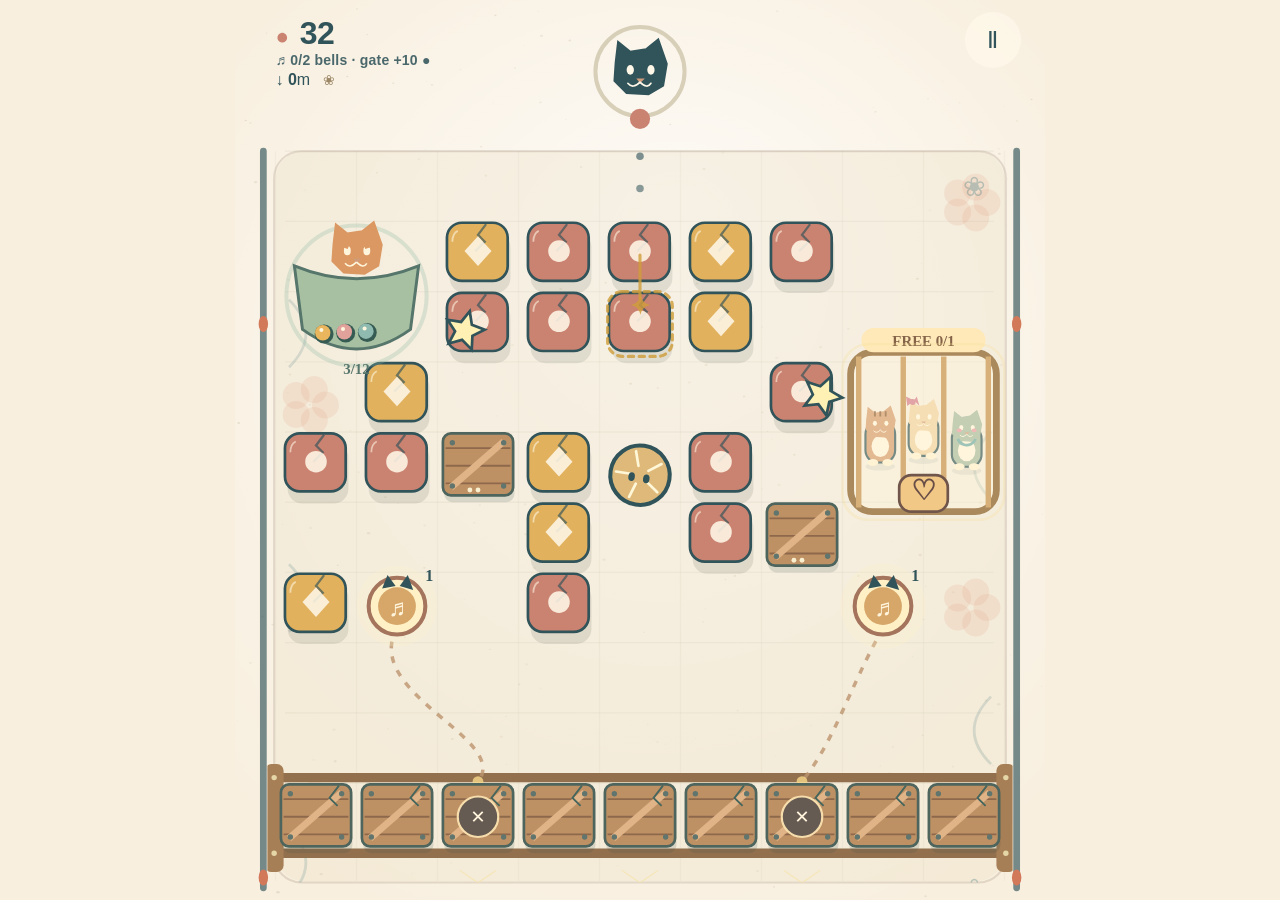
==== commit 483e9741: "edits" ====
--- a/index.html
+++ b/index.html
@@ -38,6 +38,6 @@
       </div>
     </section>
   </main>
-  <script src="game.js?v=14"></script>
+  <script src="game.js?v=15"></script>
 </body>
 </html>
